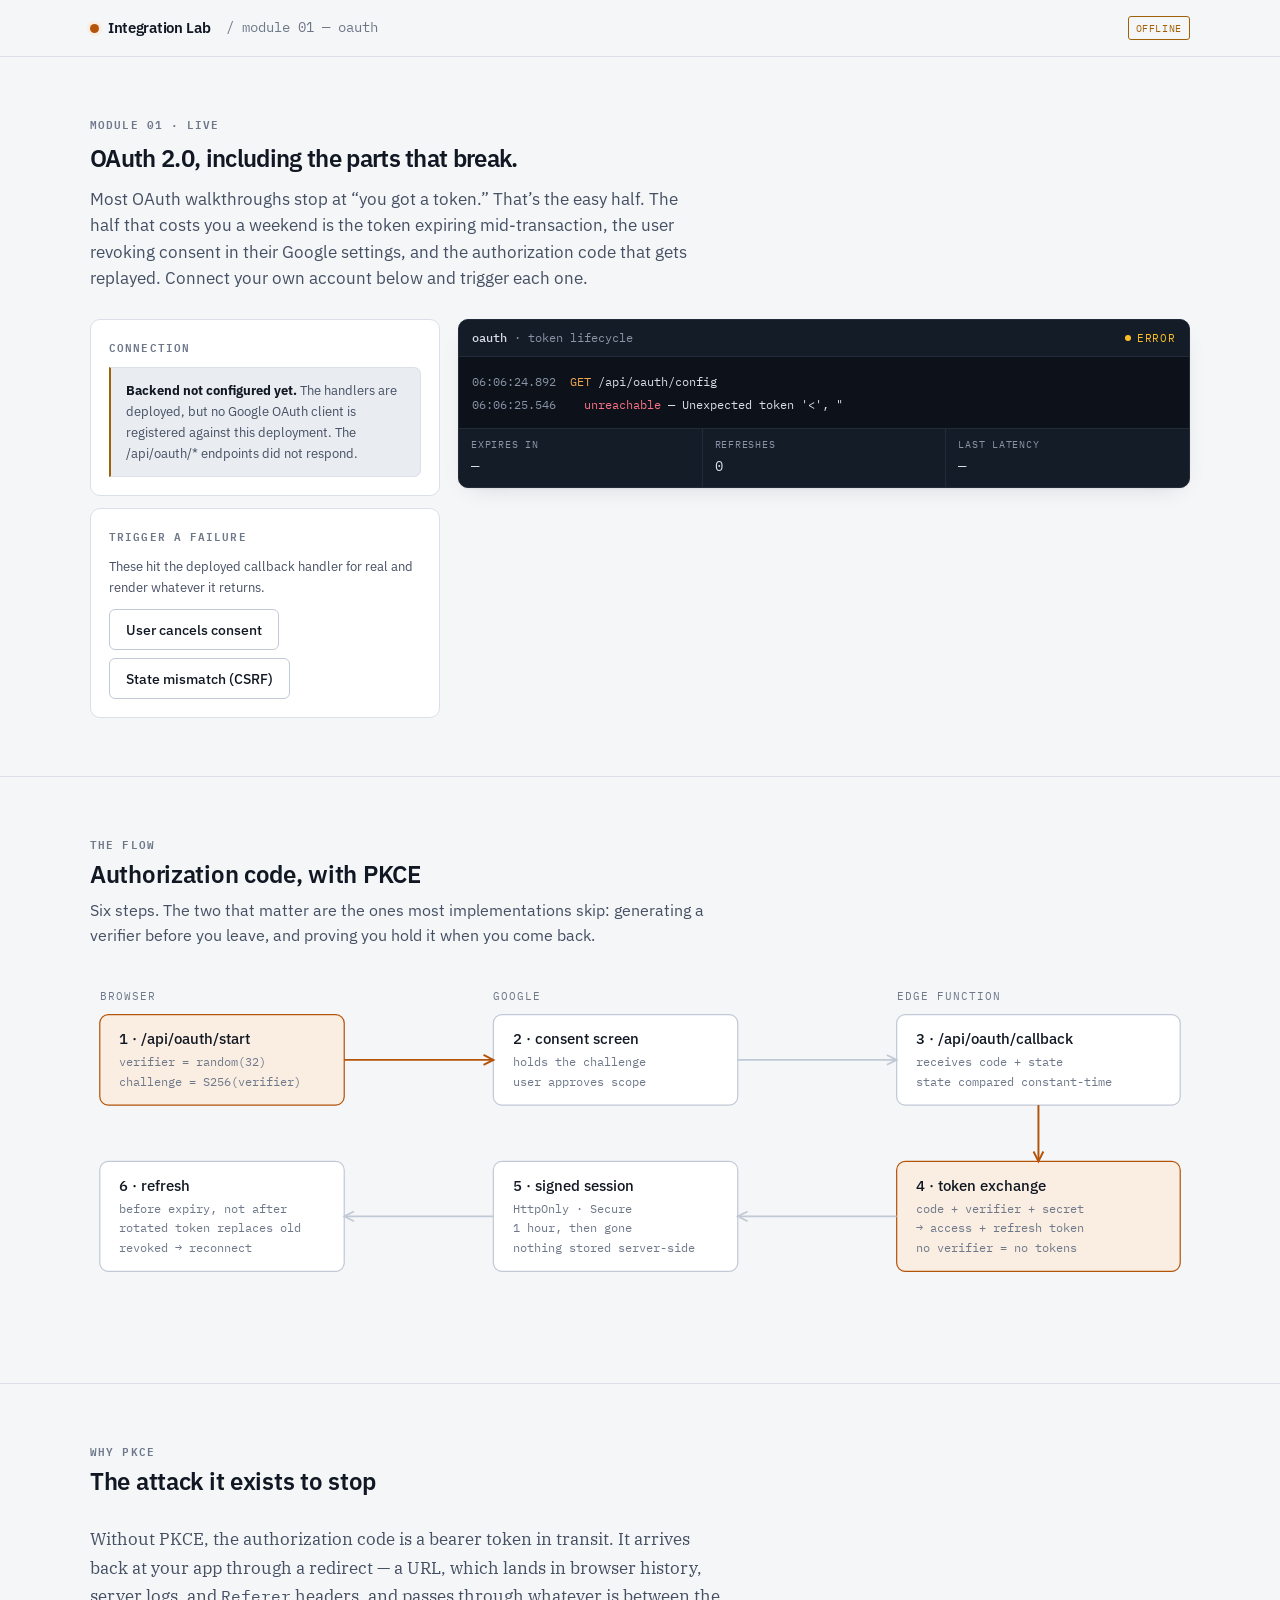
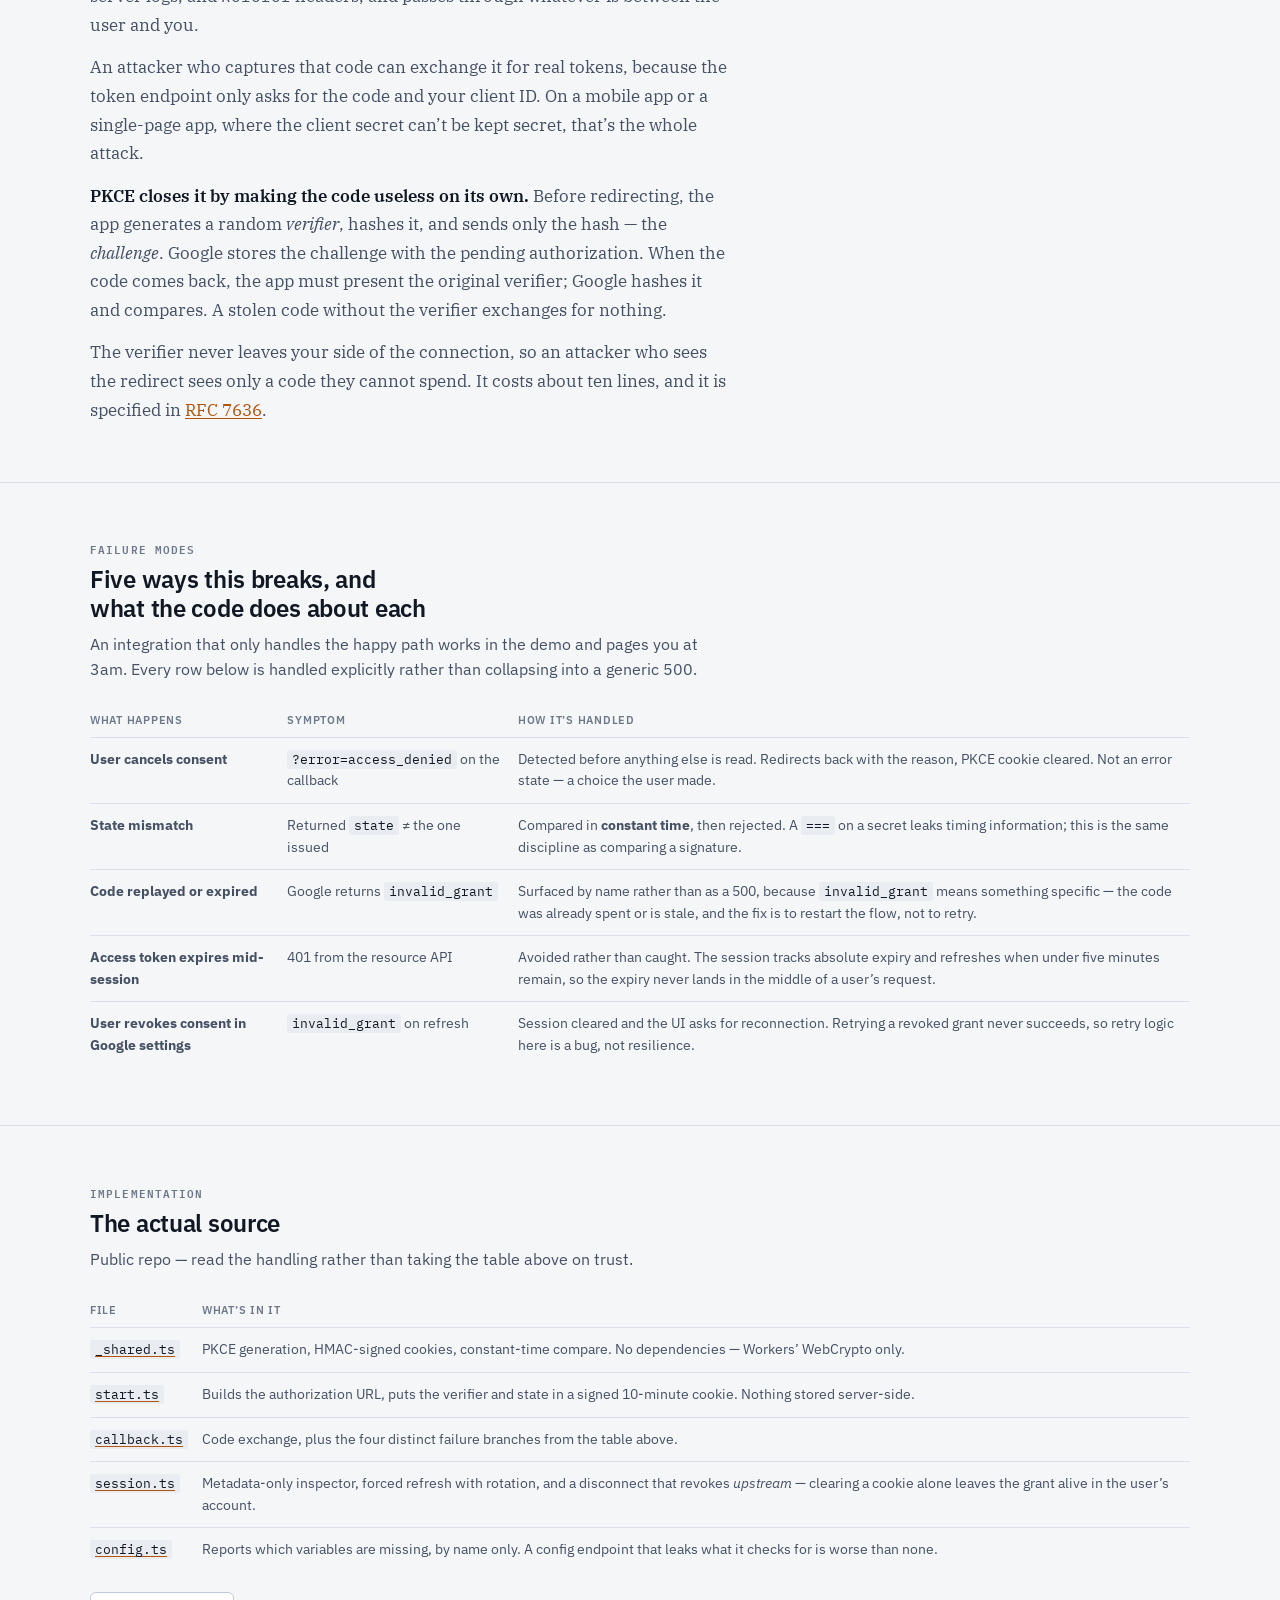
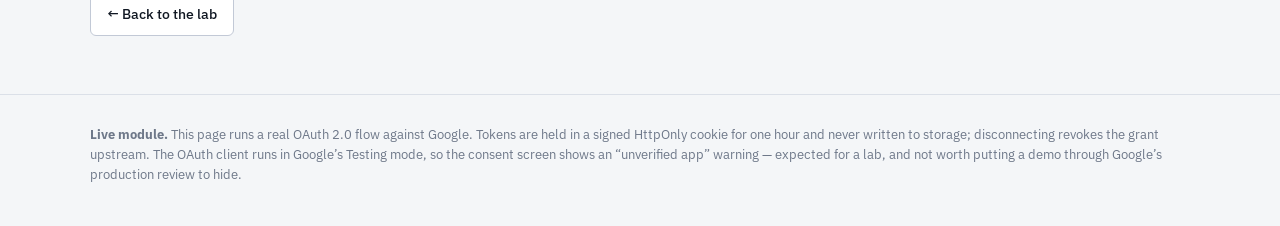
==== public/oauth/index.html @ 20c484bb "Add retry and dead-letter lab with a real controllable endpoint" ====
<!doctype html>
<html lang="en">
<head>
<meta charset="utf-8">
<meta name="viewport" content="width=device-width, initial-scale=1, viewport-fit=cover">
<title>OAuth 2.0 Playground — Integration Lab</title>
<meta name="description" content="A live OAuth 2.0 authorization-code flow with PKCE — token lifecycle, refresh rotation, and the failure modes you can trigger yourself.">
<link rel="preconnect" href="https://fonts.googleapis.com">
<link rel="preconnect" href="https://fonts.gstatic.com" crossorigin>
<link rel="stylesheet" href="https://fonts.googleapis.com/css2?family=IBM+Plex+Mono:wght@400;500&family=IBM+Plex+Sans:wght@400;500;600&family=IBM+Plex+Serif:ital,wght@0,400;0,600;1,400&display=swap">
<style>
  :root{
    --ground:#F4F6F8; --surface:#FFFFFF; --surface-2:#E9ECF1;
    --ink:#111823; --ink-2:#465063; --ink-3:#6E7889;
    --rule:#DBE0E8; --rule-2:#C2C9D6;
    --accent:#B4530A; --accent-2:#8E4007; --accent-soft:#FAEEE3;
    --ok:#0F766E; --warn:#A16207; --crit:#BE123C;
    --shadow:0 1px 2px rgba(17,24,35,.05), 0 8px 24px -12px rgba(17,24,35,.18);
    --con-bg:#0C111A; --con-bg-2:#141C27; --con-ink:#D8DEE8; --con-ink-2:#8994A6;
    --con-rule:#222B39; --con-ok:#34D399; --con-warn:#FBBF24; --con-crit:#FB7185; --con-acc:#F0A44F;
    --sans:"IBM Plex Sans",ui-sans-serif,system-ui,-apple-system,"Segoe UI",sans-serif;
    --mono:"IBM Plex Mono",ui-monospace,"SF Mono",Menlo,Consolas,monospace;
    --serif:"IBM Plex Serif",ui-serif,Georgia,"Times New Roman",serif;
    --wrap:1140px;
  }
  @media (prefers-color-scheme:dark){
    :root:not([data-theme="light"]){
      --ground:#0A0E14; --surface:#101720; --surface-2:#161F2A;
      --ink:#E7ECF3; --ink-2:#A4AEBE; --ink-3:#798494;
      --rule:#212A37; --rule-2:#2E3947;
      --accent:#F0A44F; --accent-2:#F6BE7C; --accent-soft:#2A1B0D;
      --ok:#2DD4BF; --warn:#FBBF24; --crit:#FB7185;
      --shadow:0 1px 2px rgba(0,0,0,.4), 0 8px 24px -12px rgba(0,0,0,.6);
    }
  }
  :root[data-theme="dark"]{
    --ground:#0A0E14; --surface:#101720; --surface-2:#161F2A;
    --ink:#E7ECF3; --ink-2:#A4AEBE; --ink-3:#798494;
    --rule:#212A37; --rule-2:#2E3947;
    --accent:#F0A44F; --accent-2:#F6BE7C; --accent-soft:#2A1B0D;
    --ok:#2DD4BF; --warn:#FBBF24; --crit:#FB7185;
    --shadow:0 1px 2px rgba(0,0,0,.4), 0 8px 24px -12px rgba(0,0,0,.6);
  }

  *{box-sizing:border-box}
  html,body{margin:0}
  body{background:var(--ground); color:var(--ink); font-family:var(--sans); font-size:16px;
       line-height:1.55; -webkit-font-smoothing:antialiased;
       padding-top:env(safe-area-inset-top,0px); padding-bottom:env(safe-area-inset-bottom,0px)}
  h1,h2,h3,h4{margin:0; text-wrap:balance; font-weight:600; line-height:1.18; letter-spacing:-.012em}
  p{margin:0}
  a{color:var(--accent); text-decoration-thickness:1px; text-underline-offset:2px}
  :focus-visible{outline:2px solid var(--accent); outline-offset:2px; border-radius:2px}
  code{font-family:var(--mono); font-size:.92em}
  img{max-width:100%}
  [hidden]{display:none!important}

  .wrap{max-width:var(--wrap); margin-inline:auto; padding-inline:20px}
  .lab{font-size:.6875rem; text-transform:uppercase; letter-spacing:.1em;
       font-weight:600; color:var(--ink-3); font-family:var(--mono)}
  .num{font-variant-numeric:tabular-nums}

  header.top{position:sticky; top:env(safe-area-inset-top,0px); z-index:50;
    background:color-mix(in srgb, var(--ground) 88%, transparent);
    backdrop-filter:saturate(1.6) blur(10px); border-bottom:1px solid var(--rule)}
  .topin{display:flex; align-items:center; gap:16px; height:56px}
  .brand{display:flex; align-items:center; gap:9px; font-weight:600; letter-spacing:-.02em;
    font-size:.95rem; color:var(--ink); text-decoration:none; flex:none}
  .brand .dot{width:9px; height:9px; border-radius:50%; background:var(--accent);
    box-shadow:0 0 0 3px var(--accent-soft); flex:none}
  .crumb{color:var(--ink-3); font-size:.85rem; font-family:var(--mono)}
  .chip{margin-left:auto; flex:none; font-family:var(--mono); font-size:.65rem; letter-spacing:.06em;
    text-transform:uppercase; border:1px solid currentColor; padding:3px 7px; border-radius:3px}
  .chip.live{color:var(--ok)} .chip.pending{color:var(--warn)}
  @media (max-width:640px){ .crumb{display:none} }

  section{padding-block:clamp(34px,4.5vw,64px); border-top:1px solid var(--rule)}
  section:first-of-type{border-top:0}
  .shead{max-width:62ch; margin-bottom:clamp(20px,3vw,30px)}
  .shead h2{font-size:clamp(1.3rem,1.05rem+1vw,1.8rem); margin-top:8px}
  .shead p{margin-top:10px; color:var(--ink-2)}

  h1{font-size:clamp(1.85rem,1.3rem+2.2vw,2.8rem); letter-spacing:-.028em}
  .lede{margin-top:14px; color:var(--ink-2); font-size:1.0625rem; max-width:60ch}

  .btn{display:inline-flex; align-items:center; justify-content:center; gap:8px;
    padding:10px 16px; border-radius:6px; font-size:.9rem; font-weight:500;
    border:1px solid transparent; cursor:pointer; text-decoration:none; font-family:var(--sans)}
  .btn.p{background:var(--accent); color:#fff; border-color:var(--accent)}
  :root[data-theme="dark"] .btn.p{color:#1A1004}
  @media (prefers-color-scheme:dark){ :root:not([data-theme="light"]) .btn.p{color:#1A1004} }
  .btn.p:hover{background:var(--accent-2); border-color:var(--accent-2)}
  .btn.s{background:var(--surface); color:var(--ink); border-color:var(--rule-2)}
  .btn.s:hover{border-color:var(--accent); color:var(--accent)}
  .btn.d{background:transparent; color:var(--crit); border-color:currentColor}
  .btn:disabled{opacity:.45; cursor:not-allowed}

  .panel{background:var(--surface); border:1px solid var(--rule); border-radius:10px; padding:18px}
  .demo{display:grid; grid-template-columns:minmax(0,350px) minmax(0,1fr); gap:18px; align-items:start}
  @media (max-width:900px){ .demo{grid-template-columns:1fr} }

  .console{background:var(--con-bg); border:1px solid var(--con-rule); border-radius:10px;
    overflow:hidden; box-shadow:var(--shadow)}
  .conhead{display:flex; align-items:center; gap:10px; padding:9px 13px;
    background:var(--con-bg-2); border-bottom:1px solid var(--con-rule)}
  .conhead .t{font-family:var(--mono); font-size:.73rem; color:var(--con-ink-2)}
  .conhead .t b{color:var(--con-ink); font-weight:500}
  .dotstate{margin-left:auto; display:flex; align-items:center; gap:6px; font-family:var(--mono);
    font-size:.66rem; text-transform:uppercase; letter-spacing:.08em; color:var(--con-ink-2)}
  .dotstate i{width:6px; height:6px; border-radius:50%; background:var(--con-ink-2)}
  .dotstate.on{color:var(--con-ok)} .dotstate.on i{background:var(--con-ok)}
  .dotstate.warn{color:var(--con-warn)} .dotstate.warn i{background:var(--con-warn)}
  .conbody{padding:13px; overflow-x:auto; max-height:340px; overflow-y:auto}
  .trace{font-family:var(--mono); font-size:.78rem; line-height:1.8; color:var(--con-ink);
    white-space:pre-wrap; word-break:break-word; margin:0}
  .trace .m{color:var(--con-ink-2)} .trace .ok{color:var(--con-ok)}
  .trace .wn{color:var(--con-warn)} .trace .cr{color:var(--con-crit)} .trace .ac{color:var(--con-acc)}

  .meters{display:grid; grid-template-columns:repeat(3,1fr); gap:1px;
    background:var(--con-rule); border-top:1px solid var(--con-rule)}
  .meter{background:var(--con-bg-2); padding:9px 12px; min-width:0}
  .meter .l{font-family:var(--mono); font-size:.6rem; text-transform:uppercase;
    letter-spacing:.08em; color:var(--con-ink-2)}
  .meter .v{font-family:var(--mono); font-size:.9rem; color:var(--con-ink);
    font-variant-numeric:tabular-nums; margin-top:2px; overflow:hidden; text-overflow:ellipsis}
  .meter .v.g{color:var(--con-ok)} .meter .v.w{color:var(--con-warn)} .meter .v.c{color:var(--con-crit)}

  .note{background:var(--surface-2); border:1px solid var(--rule);
    border-left:2px solid var(--accent); border-radius:0 7px 7px 0;
    padding:12px 15px; font-size:.84rem; color:var(--ink-2)}
  .note.warn{border-left-color:var(--warn)}
  .note b{color:var(--ink)}
  .note + .note{margin-top:10px}

  .stack{display:flex; flex-direction:column; gap:12px}
  .btnrow{display:flex; flex-wrap:wrap; gap:8px}
  .kv{display:grid; grid-template-columns:auto 1fr; gap:6px 14px; font-size:.84rem;
    font-family:var(--mono); align-items:baseline}
  .kv dt{color:var(--ink-3)} .kv dd{margin:0; color:var(--ink); word-break:break-all}

  table{width:100%; border-collapse:collapse; font-size:.87rem}
  th{text-align:left; font-weight:600; color:var(--ink-3); font-size:.66rem;
    text-transform:uppercase; letter-spacing:.07em; padding:0 14px 9px 0;
    border-bottom:1px solid var(--rule); white-space:nowrap}
  td{padding:11px 14px 11px 0; border-bottom:1px solid var(--rule); vertical-align:top; color:var(--ink-2)}
  tr:last-child td{border-bottom:0}
  td code{color:var(--ink); background:var(--surface-2); padding:1px 5px; border-radius:3px}
  .scroller{overflow-x:auto}
  .scroller table{min-width:620px}

  .prose{font-family:var(--serif); font-size:1.0625rem; line-height:1.68; color:var(--ink-2); max-width:64ch}
  .prose p+p{margin-top:14px}
  .prose strong{color:var(--ink); font-weight:600}

  .diagram{overflow-x:auto; padding-bottom:6px}
  .diagram svg{display:block; min-width:760px; width:100%; height:auto}
  .dbox{fill:var(--surface); stroke:var(--rule-2)}
  .dbox-a{fill:var(--accent-soft); stroke:var(--accent)}
  .dlab{fill:var(--ink); font-family:var(--sans); font-size:12.5px; font-weight:500}
  .dsub{fill:var(--ink-3); font-family:var(--mono); font-size:9.5px}
  .dttl{fill:var(--ink-3); font-family:var(--mono); font-size:9px; letter-spacing:.09em}
  .dline{stroke:var(--rule-2); fill:none; stroke-width:1.4}
  .dline-a{stroke:var(--accent); fill:none; stroke-width:1.6}

  footer{padding-block:30px 40px; border-top:1px solid var(--rule); color:var(--ink-3); font-size:.82rem}
</style>
</head>
<body>

<header class="top">
  <div class="wrap topin">
    <a class="brand" href="/"><span class="dot"></span>Integration&nbsp;Lab</a>
    <span class="crumb">/ module 01 — oauth</span>
    <span class="chip pending" id="statechip">checking…</span>
  </div>
</header>

<main>

  <!-- ===================== HERO + PLAYGROUND ===================== -->
  <section><div class="wrap">
    <div class="lab">Module 01 · Live</div>
    <h1 style="margin-top:12px">OAuth 2.0, including the parts that break.</h1>
    <p class="lede">Most OAuth walkthroughs stop at “you got a token.” That’s the easy half. The half that costs you a weekend is the token expiring mid-transaction, the user revoking consent in their Google settings, and the authorization code that gets replayed. Connect your own account below and trigger each one.</p>

    <div class="demo" style="margin-top:28px">

      <!-- control panel -->
      <div class="stack">
        <div class="panel stack">
          <div class="lab">Connection</div>

          <!-- state: setup pending -->
          <div id="s-pending" hidden>
            <div class="note warn"><b>Backend not configured yet.</b> The handlers are deployed, but no Google OAuth client is registered against this deployment. <span id="missing-list"></span></div>
          </div>

          <!-- state: disconnected -->
          <div id="s-off" hidden class="stack">
            <p style="font-size:.88rem; color:var(--ink-2)">Runs a real authorization-code flow with PKCE against your Google account.</p>
            <button class="btn p" type="button" id="btn-connect">Connect Google account</button>
            <div class="note"><b>What this asks for:</b> read-only file metadata (<code>drive.metadata.readonly</code>) — filenames, nothing inside them. Your tokens are held in a signed, HttpOnly cookie for one hour and are never written to a database. Disconnecting revokes the grant at Google, not just here.</div>
          </div>

          <!-- state: connected -->
          <div id="s-on" hidden class="stack">
            <dl class="kv">
              <dt>scope</dt><dd id="v-scope">—</dd>
              <dt>token</dt><dd id="v-fp">—</dd>
              <dt>refresh</dt><dd id="v-refresh">—</dd>
            </dl>
            <div class="btnrow">
              <button class="btn s" type="button" id="btn-refresh">Force refresh</button>
              <button class="btn d" type="button" id="btn-disconnect">Disconnect &amp; revoke</button>
            </div>
          </div>
        </div>

        <div class="panel stack">
          <div class="lab">Trigger a failure</div>
          <p style="font-size:.84rem; color:var(--ink-2)">These hit the deployed callback handler for real and render whatever it returns.</p>
          <div class="btnrow">
            <button class="btn s" type="button" id="btn-denied">User cancels consent</button>
            <button class="btn s" type="button" id="btn-state">State mismatch (CSRF)</button>
          </div>
        </div>
      </div>

      <!-- console -->
      <div class="console">
        <div class="conhead">
          <div class="t"><b>oauth</b> · token lifecycle</div>
          <div class="dotstate" id="condot"><i></i><span id="condot-t">idle</span></div>
        </div>
        <div class="conbody"><pre class="trace" id="trace"></pre></div>
        <div class="meters">
          <div class="meter"><div class="l">Expires in</div><div class="v num" id="m-exp">—</div></div>
          <div class="meter"><div class="l">Refreshes</div><div class="v num" id="m-ref">0</div></div>
          <div class="meter"><div class="l">Last latency</div><div class="v num" id="m-lat">—</div></div>
        </div>
      </div>
    </div>
  </div></section>

  <!-- ===================== FLOW ===================== -->
  <section><div class="wrap">
    <div class="shead">
      <div class="lab">The flow</div>
      <h2>Authorization code, with PKCE</h2>
      <p>Six steps. The two that matter are the ones most implementations skip: generating a verifier before you leave, and proving you hold it when you come back.</p>
    </div>
    <div class="diagram">
      <svg viewBox="0 0 900 280" role="img" aria-label="Authorization code flow with PKCE: the app generates a verifier and challenge, redirects to Google, receives a code, then exchanges the code plus verifier for tokens.">
        <text class="dttl" x="8" y="18">BROWSER</text>
        <text class="dttl" x="330" y="18">GOOGLE</text>
        <text class="dttl" x="660" y="18">EDGE FUNCTION</text>

        <rect class="dbox-a" x="8" y="30" width="200" height="74" rx="7"/>
        <text class="dlab" x="24" y="54">1 · /api/oauth/start</text>
        <text class="dsub" x="24" y="72">verifier = random(32)</text>
        <text class="dsub" x="24" y="88">challenge = S256(verifier)</text>

        <rect class="dbox" x="330" y="30" width="200" height="74" rx="7"/>
        <text class="dlab" x="346" y="54">2 · consent screen</text>
        <text class="dsub" x="346" y="72">holds the challenge</text>
        <text class="dsub" x="346" y="88">user approves scope</text>

        <rect class="dbox" x="660" y="30" width="232" height="74" rx="7"/>
        <text class="dlab" x="676" y="54">3 · /api/oauth/callback</text>
        <text class="dsub" x="676" y="72">receives code + state</text>
        <text class="dsub" x="676" y="88">state compared constant-time</text>

        <path class="dline-a" d="M208 67 L330 67"/><path class="dline-a" d="M322 63 l8 4 -8 4"/>
        <path class="dline" d="M530 67 L660 67"/><path class="dline" d="M652 63 l8 4 -8 4"/>

        <rect class="dbox-a" x="660" y="150" width="232" height="90" rx="7"/>
        <text class="dlab" x="676" y="174">4 · token exchange</text>
        <text class="dsub" x="676" y="192">code + verifier + secret</text>
        <text class="dsub" x="676" y="208">→ access + refresh token</text>
        <text class="dsub" x="676" y="224">no verifier = no tokens</text>

        <rect class="dbox" x="330" y="150" width="200" height="90" rx="7"/>
        <text class="dlab" x="346" y="174">5 · signed session</text>
        <text class="dsub" x="346" y="192">HttpOnly · Secure</text>
        <text class="dsub" x="346" y="208">1 hour, then gone</text>
        <text class="dsub" x="346" y="224">nothing stored server-side</text>

        <rect class="dbox" x="8" y="150" width="200" height="90" rx="7"/>
        <text class="dlab" x="24" y="174">6 · refresh</text>
        <text class="dsub" x="24" y="192">before expiry, not after</text>
        <text class="dsub" x="24" y="208">rotated token replaces old</text>
        <text class="dsub" x="24" y="224">revoked → reconnect</text>

        <path class="dline-a" d="M776 104 L776 150"/><path class="dline-a" d="M772 142 l4 8 4 -8"/>
        <path class="dline" d="M660 195 L530 195"/><path class="dline" d="M538 191 l-8 4 8 4"/>
        <path class="dline" d="M330 195 L208 195"/><path class="dline" d="M216 191 l-8 4 8 4"/>
      </svg>
    </div>
  </div></section>

  <!-- ===================== WHY PKCE ===================== -->
  <section><div class="wrap">
    <div class="shead">
      <div class="lab">Why PKCE</div>
      <h2>The attack it exists to stop</h2>
    </div>
    <div class="prose">
      <p>Without PKCE, the authorization code is a bearer token in transit. It arrives back at your app through a redirect — a URL, which lands in browser history, server logs, and <code>Referer</code> headers, and passes through whatever is between the user and you.</p>
      <p>An attacker who captures that code can exchange it for real tokens, because the token endpoint only asks for the code and your client ID. On a mobile app or a single-page app, where the client secret can’t be kept secret, that’s the whole attack.</p>
      <p><strong>PKCE closes it by making the code useless on its own.</strong> Before redirecting, the app generates a random <em>verifier</em>, hashes it, and sends only the hash — the <em>challenge</em>. Google stores the challenge with the pending authorization. When the code comes back, the app must present the original verifier; Google hashes it and compares. A stolen code without the verifier exchanges for nothing.</p>
      <p>The verifier never leaves your side of the connection, so an attacker who sees the redirect sees only a code they cannot spend. It costs about ten lines, and it is specified in <a href="https://datatracker.ietf.org/doc/html/rfc7636">RFC 7636</a>.</p>
    </div>
  </div></section>

  <!-- ===================== FAILURE MODES ===================== -->
  <section><div class="wrap">
    <div class="shead">
      <div class="lab">Failure modes</div>
      <h2>Five ways this breaks, and what the code does about each</h2>
      <p>An integration that only handles the happy path works in the demo and pages you at 3am. Every row below is handled explicitly rather than collapsing into a generic 500.</p>
    </div>
    <div class="scroller">
      <table>
        <thead><tr><th>What happens</th><th>Symptom</th><th>How it’s handled</th></tr></thead>
        <tbody>
          <tr>
            <td><b>User cancels consent</b></td>
            <td><code>?error=access_denied</code> on the callback</td>
            <td>Detected before anything else is read. Redirects back with the reason, PKCE cookie cleared. Not an error state — a choice the user made.</td>
          </tr>
          <tr>
            <td><b>State mismatch</b></td>
            <td>Returned <code>state</code> ≠ the one issued</td>
            <td>Compared in <b>constant time</b>, then rejected. A <code>===</code> on a secret leaks timing information; this is the same discipline as comparing a signature.</td>
          </tr>
          <tr>
            <td><b>Code replayed or expired</b></td>
            <td>Google returns <code>invalid_grant</code></td>
            <td>Surfaced by name rather than as a 500, because <code>invalid_grant</code> means something specific — the code was already spent or is stale, and the fix is to restart the flow, not to retry.</td>
          </tr>
          <tr>
            <td><b>Access token expires mid-session</b></td>
            <td>401 from the resource API</td>
            <td>Avoided rather than caught. The session tracks absolute expiry and refreshes when under five minutes remain, so the expiry never lands in the middle of a user’s request.</td>
          </tr>
          <tr>
            <td><b>User revokes consent in Google settings</b></td>
            <td><code>invalid_grant</code> on refresh</td>
            <td>Session cleared and the UI asks for reconnection. Retrying a revoked grant never succeeds, so retry logic here is a bug, not resilience.</td>
          </tr>
        </tbody>
      </table>
    </div>
  </div></section>

  <!-- ===================== IMPLEMENTATION ===================== -->
  <section><div class="wrap">
    <div class="shead">
      <div class="lab">Implementation</div>
      <h2>The actual source</h2>
      <p>Public repo — read the handling rather than taking the table above on trust.</p>
    </div>
    <div class="scroller">
      <table>
        <thead><tr><th>File</th><th>What’s in it</th></tr></thead>
        <tbody>
          <tr>
            <td><a href="https://github.com/ivantsangwork/integration-lab/blob/main/functions/api/oauth/_shared.ts"><code>_shared.ts</code></a></td>
            <td>PKCE generation, HMAC-signed cookies, constant-time compare. No dependencies — Workers’ WebCrypto only.</td>
          </tr>
          <tr>
            <td><a href="https://github.com/ivantsangwork/integration-lab/blob/main/functions/api/oauth/start.ts"><code>start.ts</code></a></td>
            <td>Builds the authorization URL, puts the verifier and state in a signed 10-minute cookie. Nothing stored server-side.</td>
          </tr>
          <tr>
            <td><a href="https://github.com/ivantsangwork/integration-lab/blob/main/functions/api/oauth/callback.ts"><code>callback.ts</code></a></td>
            <td>Code exchange, plus the four distinct failure branches from the table above.</td>
          </tr>
          <tr>
            <td><a href="https://github.com/ivantsangwork/integration-lab/blob/main/functions/api/oauth/session.ts"><code>session.ts</code></a></td>
            <td>Metadata-only inspector, forced refresh with rotation, and a disconnect that revokes <em>upstream</em> — clearing a cookie alone leaves the grant alive in the user’s account.</td>
          </tr>
          <tr>
            <td><a href="https://github.com/ivantsangwork/integration-lab/blob/main/functions/api/oauth/config.ts"><code>config.ts</code></a></td>
            <td>Reports which variables are missing, by name only. A config endpoint that leaks what it checks for is worse than none.</td>
          </tr>
        </tbody>
      </table>
    </div>
    <p style="margin-top:20px"><a class="btn s" href="/">← Back to the lab</a></p>
  </div></section>

  <footer><div class="wrap">
    <p><b>Live module.</b> This page runs a real OAuth 2.0 flow against Google. Tokens are held in a signed HttpOnly cookie for one hour and never written to storage; disconnecting revokes the grant upstream. The OAuth client runs in Google’s Testing mode, so the consent screen shows an “unverified app” warning — expected for a lab, and not worth putting a demo through Google’s production review to hide.</p>
  </div></footer>

</main>

<script>
(function(){
  var $ = function(id){ return document.getElementById(id); };
  var traceEl = $("trace"), refreshCount = 0, tickTimer = null, expiresAt = null;

  function stamp(){
    var d = new Date();
    return d.toTimeString().slice(0,8) + "." + String(d.getMilliseconds()).padStart(3,"0");
  }
  function log(html){
    traceEl.innerHTML += '<span class="m">' + stamp() + '</span>  ' + html + "\n";
    traceEl.parentElement.scrollTop = traceEl.parentElement.scrollHeight;
  }
  function setDot(cls, text){
    var d = $("condot");
    d.className = "dotstate" + (cls ? " " + cls : "");
    $("condot-t").textContent = text;
  }
  function chip(cls, text){
    var c = $("statechip");
    c.className = "chip " + cls;
    c.textContent = text;
  }
  function show(which){
    ["s-pending","s-off","s-on"].forEach(function(id){ $(id).hidden = (id !== which); });
  }
  function fmtLeft(sec){
    if (sec === null || sec === undefined) return "—";
    if (sec <= 0) return "expired";
    var m = Math.floor(sec/60), s = sec%60;
    return m + "m " + String(s).padStart(2,"0") + "s";
  }
  function startTick(){
    if (tickTimer) clearInterval(tickTimer);
    tickTimer = setInterval(function(){
      if (expiresAt === null) return;
      var left = Math.round((expiresAt - Date.now())/1000);
      var el = $("m-exp");
      el.textContent = fmtLeft(left);
      el.className = "v num " + (left <= 0 ? "c" : left < 300 ? "w" : "g");
    }, 1000);
  }

  function renderSession(s){
    show("s-on");
    chip("live", "connected");
    setDot("on", "connected");
    $("v-scope").textContent = s.scope || "—";
    $("v-fp").textContent = s.access_token_fingerprint || "—";
    $("v-refresh").textContent = s.has_refresh_token ? "present" : "none returned";
    expiresAt = Date.now() + (s.expires_in_seconds || 0) * 1000;
    var el = $("m-exp");
    el.textContent = fmtLeft(s.expires_in_seconds);
    el.className = "v num " + (s.expires_in_seconds < 300 ? "w" : "g");
    startTick();
  }

  // ---------------------------------------------------------------- boot
  function boot(){
    log('<span class="ac">GET</span> /api/oauth/config');

    fetch("/api/oauth/config").then(function(r){ return r.json(); }).then(function(cfg){
      if (!cfg.configured){
        log('  <span class="wn">setup pending</span> — missing: ' + cfg.missing.join(", "));
        show("s-pending");
        chip("pending", "setup pending");
        setDot("warn", "not configured");
        $("missing-list").innerHTML = "Missing: <code>" + cfg.missing.join("</code>, <code>") + "</code>.";
        return;
      }
      log('  <span class="ok">configured</span>  scope=' + cfg.scope);
      log('  redirect_uri ' + cfg.redirect_uri);
      return fetch("/api/oauth/session").then(function(r){ return r.json(); }).then(function(s){
        if (s.connected){
          log('  <span class="ok">session found</span>  expires in ' + s.expires_in_seconds + 's');
          renderSession(s);
        } else {
          log('  <span class="m">no session</span> — ready to connect');
          show("s-off");
          chip("live", "ready");
          setDot("", "idle");
        }
      });
    }).catch(function(e){
      log('  <span class="cr">unreachable</span> — ' + e.message);
      show("s-pending");
      chip("pending", "offline");
      setDot("warn", "error");
      $("missing-list").textContent = "The /api/oauth/* endpoints did not respond.";
    });

    // surface anything the callback handed back in the hash
    var h = decodeURIComponent(location.hash.replace(/^#/, ""));
    if (h.indexOf("oauth-error:") === 0){
      var parts = h.slice("oauth-error:".length).split(":");
      log('<span class="cr">✗ callback rejected</span>  reason=<span class="cr">' + parts[0] + "</span>");
      if (parts[1]) log('  <span class="m">' + decodeURIComponent(parts[1]) + "</span>");
      log('  <span class="m">no session opened · PKCE cookie cleared</span>');
      history.replaceState(null, "", location.pathname);
    } else if (h === "oauth-connected"){
      log('<span class="ok">✓ token exchange succeeded</span>');
      history.replaceState(null, "", location.pathname);
    }
  }

  // ---------------------------------------------------------------- actions
  $("btn-connect").addEventListener("click", function(){
    log('<span class="ac">GET</span> /api/oauth/start  <span class="m">→ generating verifier, redirecting</span>');
    location.href = "/api/oauth/start";
  });

  $("btn-refresh").addEventListener("click", function(){
    var btn = this; btn.disabled = true;
    log('<span class="ac">POST</span> /api/oauth/session  <span class="m">→ refresh_token grant</span>');
    var t0 = performance.now();
    fetch("/api/oauth/session", { method:"POST" }).then(function(r){
      return r.json().then(function(b){ return { ok:r.ok, body:b }; });
    }).then(function(res){
      $("m-lat").textContent = Math.round(performance.now() - t0) + "ms";
      if (!res.ok){
        log('  <span class="cr">' + (res.body.error || "failed") + "</span>"
            + (res.body.action ? '  <span class="wn">' + res.body.action + "</span>" : ""));
        if (res.body.action === "reconnect_required"){ show("s-off"); setDot("warn","reconnect"); expiresAt = null; }
        return;
      }
      refreshCount++;
      $("m-ref").textContent = String(refreshCount);
      log('  <span class="ok">new access token</span>  rotated_refresh='
          + (res.body.rotated ? '<span class="ok">yes</span>' : '<span class="m">no</span>')
          + "  " + res.body.latency_ms + "ms");
      renderSession(res.body);
    }).catch(function(e){
      log('  <span class="cr">network error</span> — ' + e.message);
    }).then(function(){ btn.disabled = false; });
  });

  $("btn-disconnect").addEventListener("click", function(){
    var btn = this; btn.disabled = true;
    log('<span class="ac">DELETE</span> /api/oauth/session  <span class="m">→ revoking upstream at Google</span>');
    fetch("/api/oauth/session", { method:"DELETE" }).then(function(r){ return r.json(); }).then(function(){
      log('  <span class="ok">revoked</span>  <span class="m">grant removed from the account, not just this site</span>');
      expiresAt = null;
      $("m-exp").textContent = "—"; $("m-exp").className = "v num";
      show("s-off"); chip("live","ready"); setDot("", "idle");
    }).catch(function(e){
      log('  <span class="cr">' + e.message + "</span>");
    }).then(function(){ btn.disabled = false; });
  });

  $("btn-denied").addEventListener("click", function(){
    log('<span class="ac">GET</span> /api/oauth/callback?error=access_denied  <span class="m">→ real handler</span>');
    location.href = "/api/oauth/callback?error=access_denied&error_description=The+user+declined+the+consent+screen";
  });

  $("btn-state").addEventListener("click", function(){
    log('<span class="ac">GET</span> /api/oauth/callback  <span class="m">→ forged state, real handler</span>');
    location.href = "/api/oauth/callback?code=forged_code_value&state=not_the_issued_state";
  });

  boot();
})();
</script>
</body>
</html>
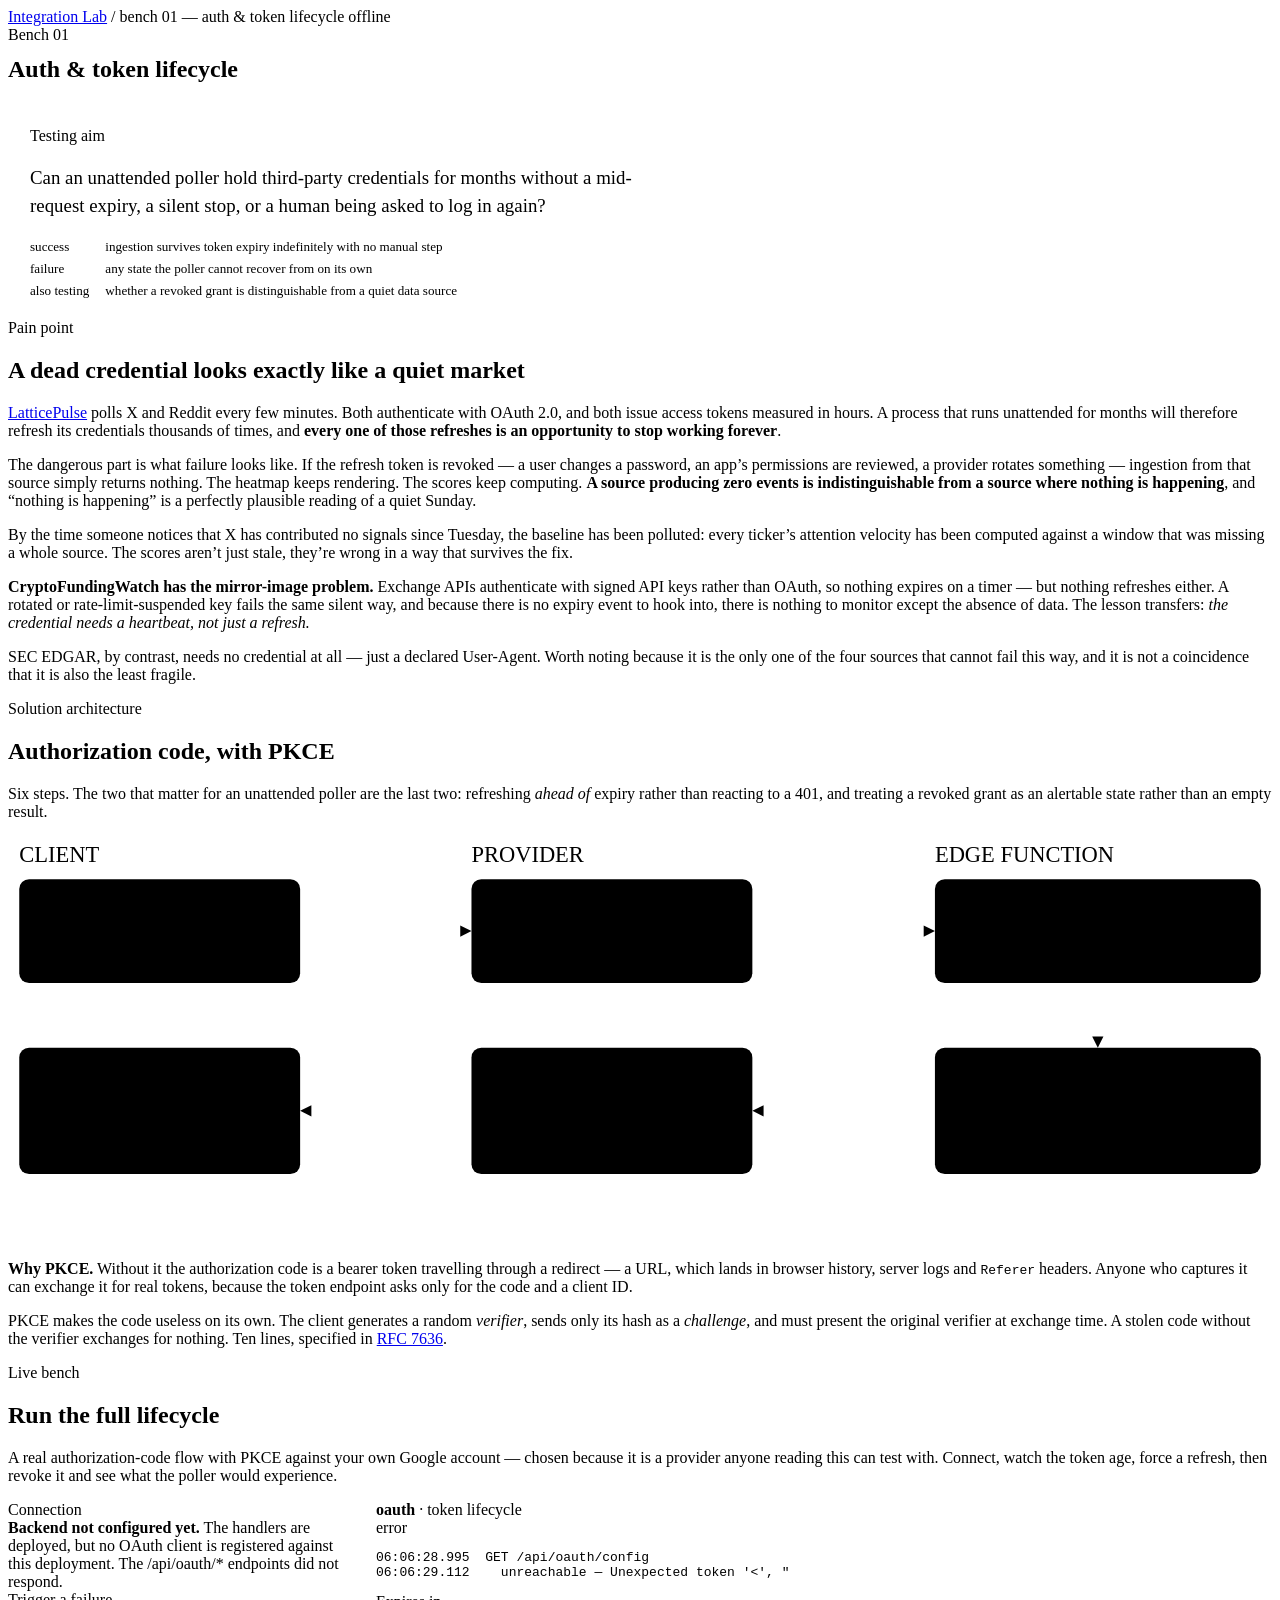
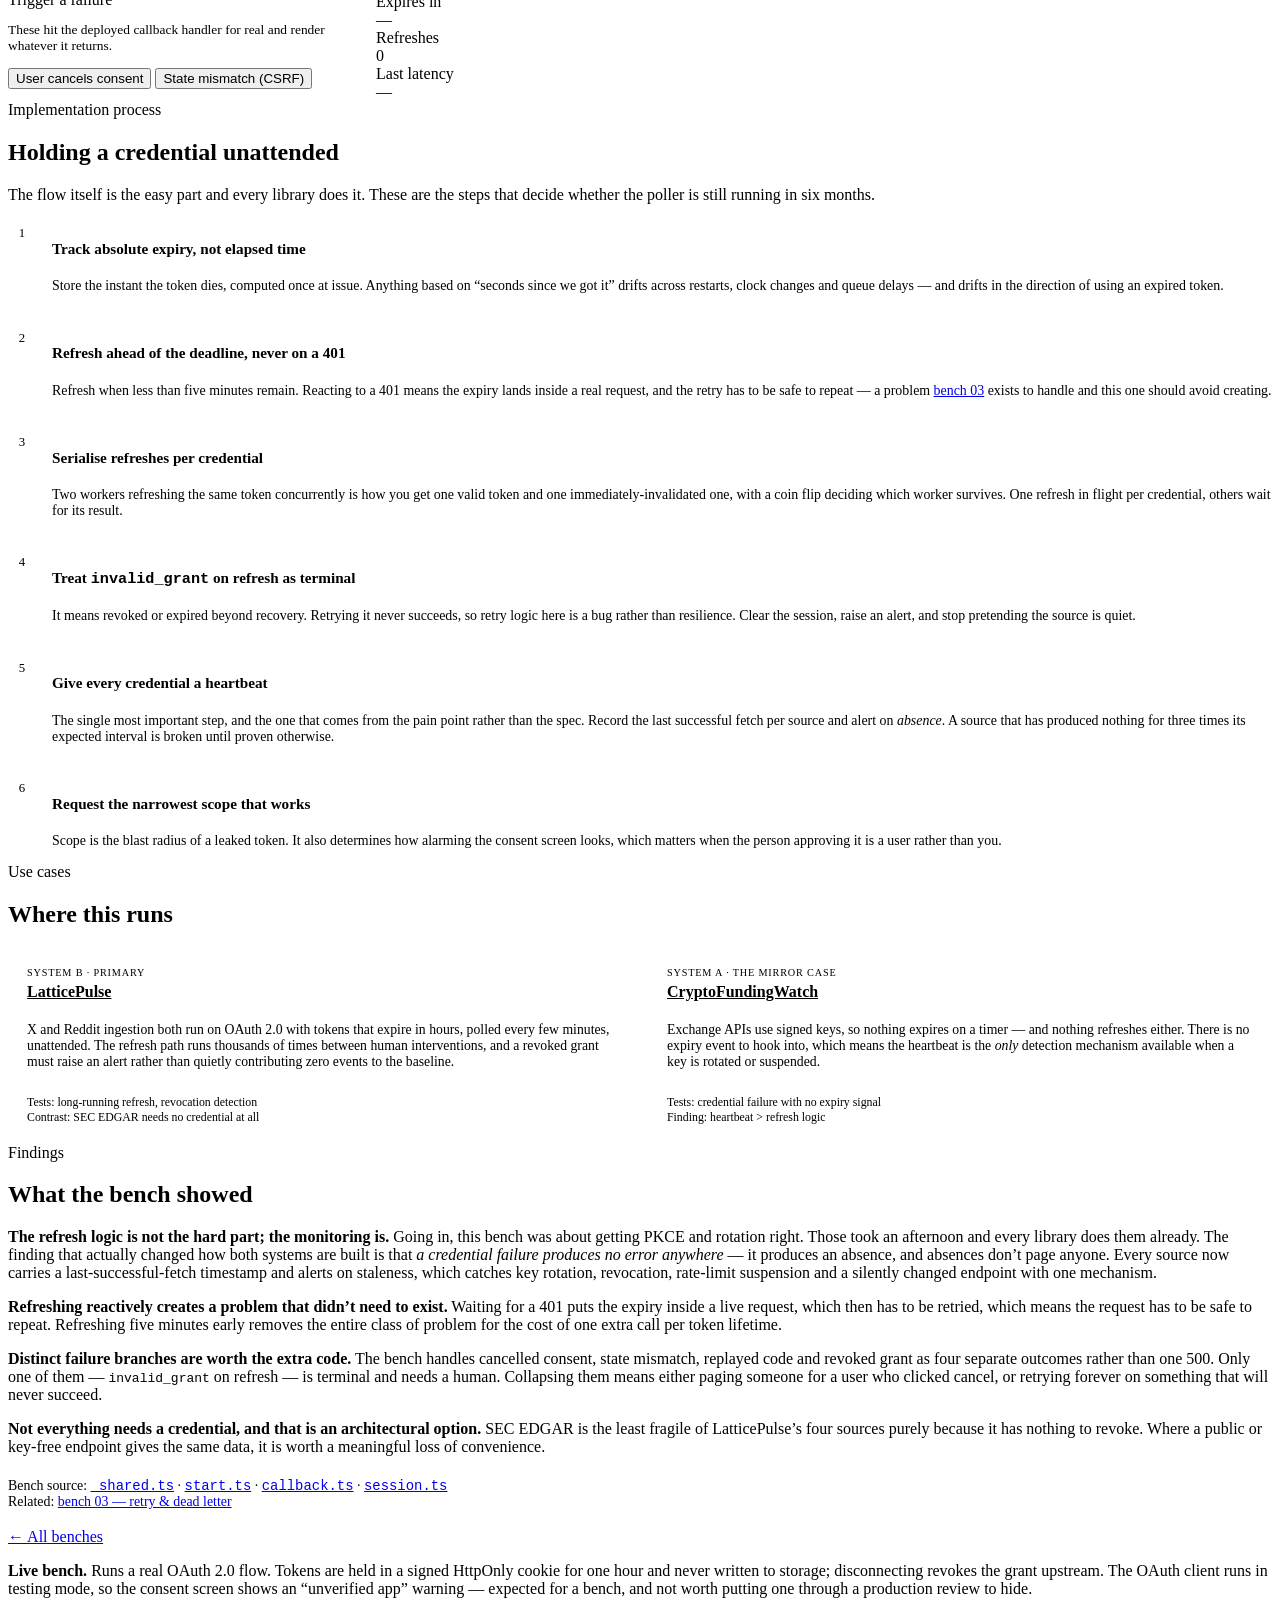
==== commit 6415fa82: "Reframe benches 01 and 03 into the seven-section template" ====
--- a/public/oauth/index.html
+++ b/public/oauth/index.html
@@ -3,166 +3,40 @@
 <head>
 <meta charset="utf-8">
 <meta name="viewport" content="width=device-width, initial-scale=1, viewport-fit=cover">
-<title>OAuth 2.0 Playground — Integration Lab</title>
-<meta name="description" content="A live OAuth 2.0 authorization-code flow with PKCE — token lifecycle, refresh rotation, and the failure modes you can trigger yourself.">
+<title>Auth &amp; Token Lifecycle Bench</title>
+<meta name="description" content="Bench 01 — can an unattended poller hold third-party credentials for months without a mid-request expiry or a manual reconnect? Live OAuth 2.0 flow with PKCE.">
 <link rel="preconnect" href="https://fonts.googleapis.com">
 <link rel="preconnect" href="https://fonts.gstatic.com" crossorigin>
 <link rel="stylesheet" href="https://fonts.googleapis.com/css2?family=IBM+Plex+Mono:wght@400;500&family=IBM+Plex+Sans:wght@400;500;600&family=IBM+Plex+Serif:ital,wght@0,400;0,600;1,400&display=swap">
+<link rel="stylesheet" href="/assets/lab.css">
 <style>
-  :root{
-    --ground:#F4F6F8; --surface:#FFFFFF; --surface-2:#E9ECF1;
-    --ink:#111823; --ink-2:#465063; --ink-3:#6E7889;
-    --rule:#DBE0E8; --rule-2:#C2C9D6;
-    --accent:#B4530A; --accent-2:#8E4007; --accent-soft:#FAEEE3;
-    --ok:#0F766E; --warn:#A16207; --crit:#BE123C;
-    --shadow:0 1px 2px rgba(17,24,35,.05), 0 8px 24px -12px rgba(17,24,35,.18);
-    --con-bg:#0C111A; --con-bg-2:#141C27; --con-ink:#D8DEE8; --con-ink-2:#8994A6;
-    --con-rule:#222B39; --con-ok:#34D399; --con-warn:#FBBF24; --con-crit:#FB7185; --con-acc:#F0A44F;
-    --sans:"IBM Plex Sans",ui-sans-serif,system-ui,-apple-system,"Segoe UI",sans-serif;
-    --mono:"IBM Plex Mono",ui-monospace,"SF Mono",Menlo,Consolas,monospace;
-    --serif:"IBM Plex Serif",ui-serif,Georgia,"Times New Roman",serif;
-    --wrap:1140px;
-  }
-  @media (prefers-color-scheme:dark){
-    :root:not([data-theme="light"]){
-      --ground:#0A0E14; --surface:#101720; --surface-2:#161F2A;
-      --ink:#E7ECF3; --ink-2:#A4AEBE; --ink-3:#798494;
-      --rule:#212A37; --rule-2:#2E3947;
-      --accent:#F0A44F; --accent-2:#F6BE7C; --accent-soft:#2A1B0D;
-      --ok:#2DD4BF; --warn:#FBBF24; --crit:#FB7185;
-      --shadow:0 1px 2px rgba(0,0,0,.4), 0 8px 24px -12px rgba(0,0,0,.6);
-    }
-  }
-  :root[data-theme="dark"]{
-    --ground:#0A0E14; --surface:#101720; --surface-2:#161F2A;
-    --ink:#E7ECF3; --ink-2:#A4AEBE; --ink-3:#798494;
-    --rule:#212A37; --rule-2:#2E3947;
-    --accent:#F0A44F; --accent-2:#F6BE7C; --accent-soft:#2A1B0D;
-    --ok:#2DD4BF; --warn:#FBBF24; --crit:#FB7185;
-    --shadow:0 1px 2px rgba(0,0,0,.4), 0 8px 24px -12px rgba(0,0,0,.6);
-  }
-
-  *{box-sizing:border-box}
-  html,body{margin:0}
-  body{background:var(--ground); color:var(--ink); font-family:var(--sans); font-size:16px;
-       line-height:1.55; -webkit-font-smoothing:antialiased;
-       padding-top:env(safe-area-inset-top,0px); padding-bottom:env(safe-area-inset-bottom,0px)}
-  h1,h2,h3,h4{margin:0; text-wrap:balance; font-weight:600; line-height:1.18; letter-spacing:-.012em}
-  p{margin:0}
-  a{color:var(--accent); text-decoration-thickness:1px; text-underline-offset:2px}
-  :focus-visible{outline:2px solid var(--accent); outline-offset:2px; border-radius:2px}
-  code{font-family:var(--mono); font-size:.92em}
-  img{max-width:100%}
-  [hidden]{display:none!important}
-
-  .wrap{max-width:var(--wrap); margin-inline:auto; padding-inline:20px}
-  .lab{font-size:.6875rem; text-transform:uppercase; letter-spacing:.1em;
-       font-weight:600; color:var(--ink-3); font-family:var(--mono)}
-  .num{font-variant-numeric:tabular-nums}
-
-  header.top{position:sticky; top:env(safe-area-inset-top,0px); z-index:50;
-    background:color-mix(in srgb, var(--ground) 88%, transparent);
-    backdrop-filter:saturate(1.6) blur(10px); border-bottom:1px solid var(--rule)}
-  .topin{display:flex; align-items:center; gap:16px; height:56px}
-  .brand{display:flex; align-items:center; gap:9px; font-weight:600; letter-spacing:-.02em;
-    font-size:.95rem; color:var(--ink); text-decoration:none; flex:none}
-  .brand .dot{width:9px; height:9px; border-radius:50%; background:var(--accent);
-    box-shadow:0 0 0 3px var(--accent-soft); flex:none}
-  .crumb{color:var(--ink-3); font-size:.85rem; font-family:var(--mono)}
-  .chip{margin-left:auto; flex:none; font-family:var(--mono); font-size:.65rem; letter-spacing:.06em;
-    text-transform:uppercase; border:1px solid currentColor; padding:3px 7px; border-radius:3px}
-  .chip.live{color:var(--ok)} .chip.pending{color:var(--warn)}
-  @media (max-width:640px){ .crumb{display:none} }
-
-  section{padding-block:clamp(34px,4.5vw,64px); border-top:1px solid var(--rule)}
-  section:first-of-type{border-top:0}
-  .shead{max-width:62ch; margin-bottom:clamp(20px,3vw,30px)}
-  .shead h2{font-size:clamp(1.3rem,1.05rem+1vw,1.8rem); margin-top:8px}
-  .shead p{margin-top:10px; color:var(--ink-2)}
-
-  h1{font-size:clamp(1.85rem,1.3rem+2.2vw,2.8rem); letter-spacing:-.028em}
-  .lede{margin-top:14px; color:var(--ink-2); font-size:1.0625rem; max-width:60ch}
-
-  .btn{display:inline-flex; align-items:center; justify-content:center; gap:8px;
-    padding:10px 16px; border-radius:6px; font-size:.9rem; font-weight:500;
-    border:1px solid transparent; cursor:pointer; text-decoration:none; font-family:var(--sans)}
-  .btn.p{background:var(--accent); color:#fff; border-color:var(--accent)}
-  :root[data-theme="dark"] .btn.p{color:#1A1004}
-  @media (prefers-color-scheme:dark){ :root:not([data-theme="light"]) .btn.p{color:#1A1004} }
-  .btn.p:hover{background:var(--accent-2); border-color:var(--accent-2)}
-  .btn.s{background:var(--surface); color:var(--ink); border-color:var(--rule-2)}
-  .btn.s:hover{border-color:var(--accent); color:var(--accent)}
-  .btn.d{background:transparent; color:var(--crit); border-color:currentColor}
-  .btn:disabled{opacity:.45; cursor:not-allowed}
-
-  .panel{background:var(--surface); border:1px solid var(--rule); border-radius:10px; padding:18px}
+  .aim{background:var(--surface); border:1px solid var(--rule); border-left:3px solid var(--accent);
+    border-radius:0 10px 10px 0; padding:20px 22px}
+  .aim .q{font-family:var(--serif); font-size:1.18rem; line-height:1.5; color:var(--ink)}
+  .aim dl{display:grid; grid-template-columns:auto 1fr; gap:6px 16px; margin:14px 0 0;
+    font-size:.82rem; font-family:var(--mono)}
+  .aim dt{color:var(--ink-3)} .aim dd{margin:0; color:var(--ink-2)}
+
   .demo{display:grid; grid-template-columns:minmax(0,350px) minmax(0,1fr); gap:18px; align-items:start}
   @media (max-width:900px){ .demo{grid-template-columns:1fr} }
 
-  .console{background:var(--con-bg); border:1px solid var(--con-rule); border-radius:10px;
-    overflow:hidden; box-shadow:var(--shadow)}
-  .conhead{display:flex; align-items:center; gap:10px; padding:9px 13px;
-    background:var(--con-bg-2); border-bottom:1px solid var(--con-rule)}
-  .conhead .t{font-family:var(--mono); font-size:.73rem; color:var(--con-ink-2)}
-  .conhead .t b{color:var(--con-ink); font-weight:500}
-  .dotstate{margin-left:auto; display:flex; align-items:center; gap:6px; font-family:var(--mono);
-    font-size:.66rem; text-transform:uppercase; letter-spacing:.08em; color:var(--con-ink-2)}
-  .dotstate i{width:6px; height:6px; border-radius:50%; background:var(--con-ink-2)}
-  .dotstate.on{color:var(--con-ok)} .dotstate.on i{background:var(--con-ok)}
-  .dotstate.warn{color:var(--con-warn)} .dotstate.warn i{background:var(--con-warn)}
-  .conbody{padding:13px; overflow-x:auto; max-height:340px; overflow-y:auto}
-  .trace{font-family:var(--mono); font-size:.78rem; line-height:1.8; color:var(--con-ink);
-    white-space:pre-wrap; word-break:break-word; margin:0}
-  .trace .m{color:var(--con-ink-2)} .trace .ok{color:var(--con-ok)}
-  .trace .wn{color:var(--con-warn)} .trace .cr{color:var(--con-crit)} .trace .ac{color:var(--con-acc)}
-
-  .meters{display:grid; grid-template-columns:repeat(3,1fr); gap:1px;
-    background:var(--con-rule); border-top:1px solid var(--con-rule)}
-  .meter{background:var(--con-bg-2); padding:9px 12px; min-width:0}
-  .meter .l{font-family:var(--mono); font-size:.6rem; text-transform:uppercase;
-    letter-spacing:.08em; color:var(--con-ink-2)}
-  .meter .v{font-family:var(--mono); font-size:.9rem; color:var(--con-ink);
-    font-variant-numeric:tabular-nums; margin-top:2px; overflow:hidden; text-overflow:ellipsis}
-  .meter .v.g{color:var(--con-ok)} .meter .v.w{color:var(--con-warn)} .meter .v.c{color:var(--con-crit)}
-
-  .note{background:var(--surface-2); border:1px solid var(--rule);
-    border-left:2px solid var(--accent); border-radius:0 7px 7px 0;
-    padding:12px 15px; font-size:.84rem; color:var(--ink-2)}
-  .note.warn{border-left-color:var(--warn)}
-  .note b{color:var(--ink)}
-  .note + .note{margin-top:10px}
-
-  .stack{display:flex; flex-direction:column; gap:12px}
-  .btnrow{display:flex; flex-wrap:wrap; gap:8px}
-  .kv{display:grid; grid-template-columns:auto 1fr; gap:6px 14px; font-size:.84rem;
-    font-family:var(--mono); align-items:baseline}
-  .kv dt{color:var(--ink-3)} .kv dd{margin:0; color:var(--ink); word-break:break-all}
-
-  table{width:100%; border-collapse:collapse; font-size:.87rem}
-  th{text-align:left; font-weight:600; color:var(--ink-3); font-size:.66rem;
-    text-transform:uppercase; letter-spacing:.07em; padding:0 14px 9px 0;
-    border-bottom:1px solid var(--rule); white-space:nowrap}
-  td{padding:11px 14px 11px 0; border-bottom:1px solid var(--rule); vertical-align:top; color:var(--ink-2)}
-  tr:last-child td{border-bottom:0}
-  td code{color:var(--ink); background:var(--surface-2); padding:1px 5px; border-radius:3px}
-  .scroller{overflow-x:auto}
-  .scroller table{min-width:620px}
-
-  .prose{font-family:var(--serif); font-size:1.0625rem; line-height:1.68; color:var(--ink-2); max-width:64ch}
-  .prose p+p{margin-top:14px}
-  .prose strong{color:var(--ink); font-weight:600}
-
-  .diagram{overflow-x:auto; padding-bottom:6px}
-  .diagram svg{display:block; min-width:760px; width:100%; height:auto}
-  .dbox{fill:var(--surface); stroke:var(--rule-2)}
-  .dbox-a{fill:var(--accent-soft); stroke:var(--accent)}
-  .dlab{fill:var(--ink); font-family:var(--sans); font-size:12.5px; font-weight:500}
-  .dsub{fill:var(--ink-3); font-family:var(--mono); font-size:9.5px}
-  .dttl{fill:var(--ink-3); font-family:var(--mono); font-size:9px; letter-spacing:.09em}
-  .dline{stroke:var(--rule-2); fill:none; stroke-width:1.4}
-  .dline-a{stroke:var(--accent); fill:none; stroke-width:1.6}
-
-  footer{padding-block:30px 40px; border-top:1px solid var(--rule); color:var(--ink-3); font-size:.82rem}
+  .steps{counter-reset:s; display:flex; flex-direction:column; gap:16px}
+  .step{counter-increment:s; display:grid; grid-template-columns:30px 1fr; gap:14px}
+  .step::before{content:counter(s); font-family:var(--mono); font-size:.8rem; color:var(--accent);
+    border:1px solid var(--rule-2); border-radius:50%; width:28px; height:28px;
+    display:grid; place-items:center}
+  .step h4{font-size:.95rem}
+  .step p{font-size:.87rem; color:var(--ink-2); margin-top:5px}
+
+  .uses{display:grid; grid-template-columns:repeat(auto-fit,minmax(300px,1fr)); gap:16px}
+  .use{background:var(--surface); border:1px solid var(--rule); border-radius:10px; padding:19px}
+  .use .role{font-family:var(--mono); font-size:.64rem; text-transform:uppercase;
+    letter-spacing:.08em; color:var(--accent)}
+  .use h4{font-size:1rem; margin-top:5px}
+  .use p{font-size:.86rem; color:var(--ink-2); margin-top:9px}
+  .use .out{margin-top:12px; padding-top:11px; border-top:1px dashed var(--rule-2);
+    font-family:var(--mono); font-size:.74rem; color:var(--ink-3)}
+  .use .out b{color:var(--ink-2); font-weight:500}
 </style>
 </head>
 <body>
@@ -170,39 +44,128 @@
 <header class="top">
   <div class="wrap topin">
     <a class="brand" href="/"><span class="dot"></span>Integration&nbsp;Lab</a>
-    <span class="crumb">/ module 01 — oauth</span>
+    <span class="crumb">/ bench 01 — auth &amp; token lifecycle</span>
     <span class="chip pending" id="statechip">checking…</span>
   </div>
 </header>
 
 <main>
 
-  <!-- ===================== HERO + PLAYGROUND ===================== -->
-  <section><div class="wrap">
-    <div class="lab">Module 01 · Live</div>
-    <h1 style="margin-top:12px">OAuth 2.0, including the parts that break.</h1>
-    <p class="lede">Most OAuth walkthroughs stop at “you got a token.” That’s the easy half. The half that costs you a weekend is the token expiring mid-transaction, the user revoking consent in their Google settings, and the authorization code that gets replayed. Connect your own account below and trigger each one.</p>
-
-    <div class="demo" style="margin-top:28px">
-
-      <!-- control panel -->
+  <!-- ===================== 1. AIM ===================== -->
+  <section><div class="wrap">
+    <div class="lab">Bench 01</div>
+    <h1 style="margin-top:12px">Auth &amp; token lifecycle</h1>
+
+    <div class="aim" style="margin-top:24px; max-width:76ch">
+      <div class="lab" style="margin-bottom:10px">Testing aim</div>
+      <p class="q">Can an unattended poller hold third-party credentials for months without a mid-request expiry, a silent stop, or a human being asked to log in again?</p>
+      <dl>
+        <dt>success</dt><dd>ingestion survives token expiry indefinitely with no manual step</dd>
+        <dt>failure</dt><dd>any state the poller cannot recover from on its own</dd>
+        <dt>also testing</dt><dd>whether a revoked grant is distinguishable from a quiet data source</dd>
+      </dl>
+    </div>
+  </div></section>
+
+  <!-- ===================== 2. PAIN POINT ===================== -->
+  <section><div class="wrap">
+    <div class="shead">
+      <div class="lab">Pain point</div>
+      <h2>A dead credential looks exactly like a quiet market</h2>
+    </div>
+    <div class="prose">
+      <p><a href="https://latticepulse.app">LatticePulse</a> polls X and Reddit every few minutes. Both authenticate with OAuth 2.0, and both issue access tokens measured in hours. A process that runs unattended for months will therefore refresh its credentials thousands of times, and <strong>every one of those refreshes is an opportunity to stop working forever</strong>.</p>
+      <p>The dangerous part is what failure looks like. If the refresh token is revoked — a user changes a password, an app’s permissions are reviewed, a provider rotates something — ingestion from that source simply returns nothing. The heatmap keeps rendering. The scores keep computing. <strong>A source producing zero events is indistinguishable from a source where nothing is happening</strong>, and “nothing is happening” is a perfectly plausible reading of a quiet Sunday.</p>
+      <p>By the time someone notices that X has contributed no signals since Tuesday, the baseline has been polluted: every ticker’s attention velocity has been computed against a window that was missing a whole source. The scores aren’t just stale, they’re wrong in a way that survives the fix.</p>
+      <p><strong>CryptoFundingWatch has the mirror-image problem.</strong> Exchange APIs authenticate with signed API keys rather than OAuth, so nothing expires on a timer — but nothing refreshes either. A rotated or rate-limit-suspended key fails the same silent way, and because there is no expiry event to hook into, there is nothing to monitor except the absence of data. The lesson transfers: <em>the credential needs a heartbeat, not just a refresh.</em></p>
+      <p>SEC EDGAR, by contrast, needs no credential at all — just a declared User-Agent. Worth noting because it is the only one of the four sources that cannot fail this way, and it is not a coincidence that it is also the least fragile.</p>
+    </div>
+  </div></section>
+
+  <!-- ===================== 3. ARCHITECTURE ===================== -->
+  <section><div class="wrap">
+    <div class="shead">
+      <div class="lab">Solution architecture</div>
+      <h2>Authorization code, with PKCE</h2>
+      <p>Six steps. The two that matter for an unattended poller are the last two: refreshing <em>ahead of</em> expiry rather than reacting to a 401, and treating a revoked grant as an alertable state rather than an empty result.</p>
+    </div>
+    <div class="diagram">
+      <svg viewBox="0 0 900 280" role="img" aria-label="Authorization code flow with PKCE: the app generates a verifier and challenge, redirects to the provider, receives a code, then exchanges the code plus verifier for tokens, holds a signed session, and refreshes before expiry.">
+        <text class="dttl" x="8" y="18">CLIENT</text>
+        <text class="dttl" x="330" y="18">PROVIDER</text>
+        <text class="dttl" x="660" y="18">EDGE FUNCTION</text>
+
+        <rect class="dbox-a" x="8" y="30" width="200" height="74" rx="7"/>
+        <text class="dlab" x="24" y="54">1 · /api/oauth/start</text>
+        <text class="dsub" x="24" y="72">verifier = random(32)</text>
+        <text class="dsub" x="24" y="88">challenge = S256(verifier)</text>
+
+        <rect class="dbox" x="330" y="30" width="200" height="74" rx="7"/>
+        <text class="dlab" x="346" y="54">2 · consent screen</text>
+        <text class="dsub" x="346" y="72">holds the challenge</text>
+        <text class="dsub" x="346" y="88">user approves scope</text>
+
+        <rect class="dbox" x="660" y="30" width="232" height="74" rx="7"/>
+        <text class="dlab" x="676" y="54">3 · /api/oauth/callback</text>
+        <text class="dsub" x="676" y="72">receives code + state</text>
+        <text class="dsub" x="676" y="88">state compared constant-time</text>
+
+        <path class="dline-a" d="M208 67 L330 67"/><path class="dline-a" d="M322 63 l8 4 -8 4"/>
+        <path class="dline" d="M530 67 L660 67"/><path class="dline" d="M652 63 l8 4 -8 4"/>
+
+        <rect class="dbox-a" x="660" y="150" width="232" height="90" rx="7"/>
+        <text class="dlab" x="676" y="174">4 · token exchange</text>
+        <text class="dsub" x="676" y="192">code + verifier + secret</text>
+        <text class="dsub" x="676" y="208">→ access + refresh token</text>
+        <text class="dsub" x="676" y="224">no verifier = no tokens</text>
+
+        <rect class="dbox" x="330" y="150" width="200" height="90" rx="7"/>
+        <text class="dlab" x="346" y="174">5 · signed session</text>
+        <text class="dsub" x="346" y="192">HttpOnly · Secure</text>
+        <text class="dsub" x="346" y="208">absolute expiry tracked</text>
+        <text class="dsub" x="346" y="224">nothing stored server-side</text>
+
+        <rect class="dbox-a" x="8" y="150" width="200" height="90" rx="7"/>
+        <text class="dlab" x="24" y="174">6 · refresh ahead</text>
+        <text class="dsub" x="24" y="192">at T-5min, not on 401</text>
+        <text class="dsub" x="24" y="208">rotated token replaces old</text>
+        <text class="dsub" x="24" y="224">revoked → alert, not silence</text>
+
+        <path class="dline-a" d="M776 104 L776 150"/><path class="dline-a" d="M772 142 l4 8 4 -8"/>
+        <path class="dline" d="M660 195 L530 195"/><path class="dline" d="M538 191 l-8 4 8 4"/>
+        <path class="dline-a" d="M330 195 L208 195"/><path class="dline-a" d="M216 191 l-8 4 8 4"/>
+      </svg>
+    </div>
+
+    <div class="prose" style="margin-top:26px">
+      <p><strong>Why PKCE.</strong> Without it the authorization code is a bearer token travelling through a redirect — a URL, which lands in browser history, server logs and <code>Referer</code> headers. Anyone who captures it can exchange it for real tokens, because the token endpoint asks only for the code and a client ID.</p>
+      <p>PKCE makes the code useless on its own. The client generates a random <em>verifier</em>, sends only its hash as a <em>challenge</em>, and must present the original verifier at exchange time. A stolen code without the verifier exchanges for nothing. Ten lines, specified in <a href="https://datatracker.ietf.org/doc/html/rfc7636">RFC 7636</a>.</p>
+    </div>
+  </div></section>
+
+  <!-- ===================== 4. LIVE BENCH ===================== -->
+  <section><div class="wrap">
+    <div class="shead">
+      <div class="lab">Live bench</div>
+      <h2>Run the full lifecycle</h2>
+      <p>A real authorization-code flow with PKCE against your own Google account — chosen because it is a provider anyone reading this can test with. Connect, watch the token age, force a refresh, then revoke it and see what the poller would experience.</p>
+    </div>
+
+    <div class="demo">
       <div class="stack">
         <div class="panel stack">
           <div class="lab">Connection</div>
 
-          <!-- state: setup pending -->
           <div id="s-pending" hidden>
-            <div class="note warn"><b>Backend not configured yet.</b> The handlers are deployed, but no Google OAuth client is registered against this deployment. <span id="missing-list"></span></div>
+            <div class="note warn"><b>Backend not configured yet.</b> The handlers are deployed, but no OAuth client is registered against this deployment. <span id="missing-list"></span></div>
           </div>
 
-          <!-- state: disconnected -->
           <div id="s-off" hidden class="stack">
-            <p style="font-size:.88rem; color:var(--ink-2)">Runs a real authorization-code flow with PKCE against your Google account.</p>
+            <p style="font-size:.88rem; color:var(--ink-2)">Runs a real authorization-code flow with PKCE.</p>
             <button class="btn p" type="button" id="btn-connect">Connect Google account</button>
-            <div class="note"><b>What this asks for:</b> read-only file metadata (<code>drive.metadata.readonly</code>) — filenames, nothing inside them. Your tokens are held in a signed, HttpOnly cookie for one hour and are never written to a database. Disconnecting revokes the grant at Google, not just here.</div>
+            <div class="note"><b>Scope requested:</b> read-only file metadata (<code>drive.metadata.readonly</code>) — filenames, nothing inside them. Tokens live in a signed, HttpOnly cookie for one hour and are never written to storage. Disconnecting revokes the grant at the provider, not just here.</div>
           </div>
 
-          <!-- state: connected -->
           <div id="s-on" hidden class="stack">
             <dl class="kv">
               <dt>scope</dt><dd id="v-scope">—</dd>
@@ -226,14 +189,13 @@
         </div>
       </div>
 
-      <!-- console -->
       <div class="console">
         <div class="conhead">
           <div class="t"><b>oauth</b> · token lifecycle</div>
           <div class="dotstate" id="condot"><i></i><span id="condot-t">idle</span></div>
         </div>
         <div class="conbody"><pre class="trace" id="trace"></pre></div>
-        <div class="meters">
+        <div class="meters three">
           <div class="meter"><div class="l">Expires in</div><div class="v num" id="m-exp">—</div></div>
           <div class="meter"><div class="l">Refreshes</div><div class="v num" id="m-ref">0</div></div>
           <div class="meter"><div class="l">Last latency</div><div class="v num" id="m-lat">—</div></div>
@@ -242,156 +204,88 @@
     </div>
   </div></section>
 
-  <!-- ===================== FLOW ===================== -->
-  <section><div class="wrap">
-    <div class="shead">
-      <div class="lab">The flow</div>
-      <h2>Authorization code, with PKCE</h2>
-      <p>Six steps. The two that matter are the ones most implementations skip: generating a verifier before you leave, and proving you hold it when you come back.</p>
-    </div>
-    <div class="diagram">
-      <svg viewBox="0 0 900 280" role="img" aria-label="Authorization code flow with PKCE: the app generates a verifier and challenge, redirects to Google, receives a code, then exchanges the code plus verifier for tokens.">
-        <text class="dttl" x="8" y="18">BROWSER</text>
-        <text class="dttl" x="330" y="18">GOOGLE</text>
-        <text class="dttl" x="660" y="18">EDGE FUNCTION</text>
-
-        <rect class="dbox-a" x="8" y="30" width="200" height="74" rx="7"/>
-        <text class="dlab" x="24" y="54">1 · /api/oauth/start</text>
-        <text class="dsub" x="24" y="72">verifier = random(32)</text>
-        <text class="dsub" x="24" y="88">challenge = S256(verifier)</text>
-
-        <rect class="dbox" x="330" y="30" width="200" height="74" rx="7"/>
-        <text class="dlab" x="346" y="54">2 · consent screen</text>
-        <text class="dsub" x="346" y="72">holds the challenge</text>
-        <text class="dsub" x="346" y="88">user approves scope</text>
-
-        <rect class="dbox" x="660" y="30" width="232" height="74" rx="7"/>
-        <text class="dlab" x="676" y="54">3 · /api/oauth/callback</text>
-        <text class="dsub" x="676" y="72">receives code + state</text>
-        <text class="dsub" x="676" y="88">state compared constant-time</text>
-
-        <path class="dline-a" d="M208 67 L330 67"/><path class="dline-a" d="M322 63 l8 4 -8 4"/>
-        <path class="dline" d="M530 67 L660 67"/><path class="dline" d="M652 63 l8 4 -8 4"/>
-
-        <rect class="dbox-a" x="660" y="150" width="232" height="90" rx="7"/>
-        <text class="dlab" x="676" y="174">4 · token exchange</text>
-        <text class="dsub" x="676" y="192">code + verifier + secret</text>
-        <text class="dsub" x="676" y="208">→ access + refresh token</text>
-        <text class="dsub" x="676" y="224">no verifier = no tokens</text>
-
-        <rect class="dbox" x="330" y="150" width="200" height="90" rx="7"/>
-        <text class="dlab" x="346" y="174">5 · signed session</text>
-        <text class="dsub" x="346" y="192">HttpOnly · Secure</text>
-        <text class="dsub" x="346" y="208">1 hour, then gone</text>
-        <text class="dsub" x="346" y="224">nothing stored server-side</text>
-
-        <rect class="dbox" x="8" y="150" width="200" height="90" rx="7"/>
-        <text class="dlab" x="24" y="174">6 · refresh</text>
-        <text class="dsub" x="24" y="192">before expiry, not after</text>
-        <text class="dsub" x="24" y="208">rotated token replaces old</text>
-        <text class="dsub" x="24" y="224">revoked → reconnect</text>
-
-        <path class="dline-a" d="M776 104 L776 150"/><path class="dline-a" d="M772 142 l4 8 4 -8"/>
-        <path class="dline" d="M660 195 L530 195"/><path class="dline" d="M538 191 l-8 4 8 4"/>
-        <path class="dline" d="M330 195 L208 195"/><path class="dline" d="M216 191 l-8 4 8 4"/>
-      </svg>
-    </div>
-  </div></section>
-
-  <!-- ===================== WHY PKCE ===================== -->
-  <section><div class="wrap">
-    <div class="shead">
-      <div class="lab">Why PKCE</div>
-      <h2>The attack it exists to stop</h2>
+  <!-- ===================== 5. IMPLEMENTATION ===================== -->
+  <section><div class="wrap">
+    <div class="shead">
+      <div class="lab">Implementation process</div>
+      <h2>Holding a credential unattended</h2>
+      <p>The flow itself is the easy part and every library does it. These are the steps that decide whether the poller is still running in six months.</p>
+    </div>
+    <div class="steps">
+      <div class="step"><div>
+        <h4>Track absolute expiry, not elapsed time</h4>
+        <p>Store the instant the token dies, computed once at issue. Anything based on “seconds since we got it” drifts across restarts, clock changes and queue delays — and drifts in the direction of using an expired token.</p>
+      </div></div>
+      <div class="step"><div>
+        <h4>Refresh ahead of the deadline, never on a 401</h4>
+        <p>Refresh when less than five minutes remain. Reacting to a 401 means the expiry lands inside a real request, and the retry has to be safe to repeat — a problem <a href="/retry/">bench 03</a> exists to handle and this one should avoid creating.</p>
+      </div></div>
+      <div class="step"><div>
+        <h4>Serialise refreshes per credential</h4>
+        <p>Two workers refreshing the same token concurrently is how you get one valid token and one immediately-invalidated one, with a coin flip deciding which worker survives. One refresh in flight per credential, others wait for its result.</p>
+      </div></div>
+      <div class="step"><div>
+        <h4>Treat <code>invalid_grant</code> on refresh as terminal</h4>
+        <p>It means revoked or expired beyond recovery. Retrying it never succeeds, so retry logic here is a bug rather than resilience. Clear the session, raise an alert, and stop pretending the source is quiet.</p>
+      </div></div>
+      <div class="step"><div>
+        <h4>Give every credential a heartbeat</h4>
+        <p>The single most important step, and the one that comes from the pain point rather than the spec. Record the last successful fetch per source and alert on <em>absence</em>. A source that has produced nothing for three times its expected interval is broken until proven otherwise.</p>
+      </div></div>
+      <div class="step"><div>
+        <h4>Request the narrowest scope that works</h4>
+        <p>Scope is the blast radius of a leaked token. It also determines how alarming the consent screen looks, which matters when the person approving it is a user rather than you.</p>
+      </div></div>
+    </div>
+  </div></section>
+
+  <!-- ===================== 6. USE CASES ===================== -->
+  <section><div class="wrap">
+    <div class="shead">
+      <div class="lab">Use cases</div>
+      <h2>Where this runs</h2>
+    </div>
+    <div class="uses">
+      <div class="use">
+        <div class="role">System B · primary</div>
+        <h4><a href="https://latticepulse.app" style="color:inherit">LatticePulse</a></h4>
+        <p>X and Reddit ingestion both run on OAuth 2.0 with tokens that expire in hours, polled every few minutes, unattended. The refresh path runs thousands of times between human interventions, and a revoked grant must raise an alert rather than quietly contributing zero events to the baseline.</p>
+        <div class="out"><b>Tests:</b> long-running refresh, revocation detection<br><b>Contrast:</b> SEC EDGAR needs no credential at all</div>
+      </div>
+      <div class="use">
+        <div class="role">System A · the mirror case</div>
+        <h4><a href="https://cryptofundingwatch.com/" style="color:inherit">CryptoFundingWatch</a></h4>
+        <p>Exchange APIs use signed keys, so nothing expires on a timer — and nothing refreshes either. There is no expiry event to hook into, which means the heartbeat is the <em>only</em> detection mechanism available when a key is rotated or suspended.</p>
+        <div class="out"><b>Tests:</b> credential failure with no expiry signal<br><b>Finding:</b> heartbeat &gt; refresh logic</div>
+      </div>
+    </div>
+  </div></section>
+
+  <!-- ===================== 7. FINDINGS ===================== -->
+  <section><div class="wrap">
+    <div class="shead">
+      <div class="lab">Findings</div>
+      <h2>What the bench showed</h2>
     </div>
     <div class="prose">
-      <p>Without PKCE, the authorization code is a bearer token in transit. It arrives back at your app through a redirect — a URL, which lands in browser history, server logs, and <code>Referer</code> headers, and passes through whatever is between the user and you.</p>
-      <p>An attacker who captures that code can exchange it for real tokens, because the token endpoint only asks for the code and your client ID. On a mobile app or a single-page app, where the client secret can’t be kept secret, that’s the whole attack.</p>
-      <p><strong>PKCE closes it by making the code useless on its own.</strong> Before redirecting, the app generates a random <em>verifier</em>, hashes it, and sends only the hash — the <em>challenge</em>. Google stores the challenge with the pending authorization. When the code comes back, the app must present the original verifier; Google hashes it and compares. A stolen code without the verifier exchanges for nothing.</p>
-      <p>The verifier never leaves your side of the connection, so an attacker who sees the redirect sees only a code they cannot spend. It costs about ten lines, and it is specified in <a href="https://datatracker.ietf.org/doc/html/rfc7636">RFC 7636</a>.</p>
-    </div>
-  </div></section>
-
-  <!-- ===================== FAILURE MODES ===================== -->
-  <section><div class="wrap">
-    <div class="shead">
-      <div class="lab">Failure modes</div>
-      <h2>Five ways this breaks, and what the code does about each</h2>
-      <p>An integration that only handles the happy path works in the demo and pages you at 3am. Every row below is handled explicitly rather than collapsing into a generic 500.</p>
-    </div>
-    <div class="scroller">
-      <table>
-        <thead><tr><th>What happens</th><th>Symptom</th><th>How it’s handled</th></tr></thead>
-        <tbody>
-          <tr>
-            <td><b>User cancels consent</b></td>
-            <td><code>?error=access_denied</code> on the callback</td>
-            <td>Detected before anything else is read. Redirects back with the reason, PKCE cookie cleared. Not an error state — a choice the user made.</td>
-          </tr>
-          <tr>
-            <td><b>State mismatch</b></td>
-            <td>Returned <code>state</code> ≠ the one issued</td>
-            <td>Compared in <b>constant time</b>, then rejected. A <code>===</code> on a secret leaks timing information; this is the same discipline as comparing a signature.</td>
-          </tr>
-          <tr>
-            <td><b>Code replayed or expired</b></td>
-            <td>Google returns <code>invalid_grant</code></td>
-            <td>Surfaced by name rather than as a 500, because <code>invalid_grant</code> means something specific — the code was already spent or is stale, and the fix is to restart the flow, not to retry.</td>
-          </tr>
-          <tr>
-            <td><b>Access token expires mid-session</b></td>
-            <td>401 from the resource API</td>
-            <td>Avoided rather than caught. The session tracks absolute expiry and refreshes when under five minutes remain, so the expiry never lands in the middle of a user’s request.</td>
-          </tr>
-          <tr>
-            <td><b>User revokes consent in Google settings</b></td>
-            <td><code>invalid_grant</code> on refresh</td>
-            <td>Session cleared and the UI asks for reconnection. Retrying a revoked grant never succeeds, so retry logic here is a bug, not resilience.</td>
-          </tr>
-        </tbody>
-      </table>
-    </div>
-  </div></section>
-
-  <!-- ===================== IMPLEMENTATION ===================== -->
-  <section><div class="wrap">
-    <div class="shead">
-      <div class="lab">Implementation</div>
-      <h2>The actual source</h2>
-      <p>Public repo — read the handling rather than taking the table above on trust.</p>
-    </div>
-    <div class="scroller">
-      <table>
-        <thead><tr><th>File</th><th>What’s in it</th></tr></thead>
-        <tbody>
-          <tr>
-            <td><a href="https://github.com/ivantsangwork/integration-lab/blob/main/functions/api/oauth/_shared.ts"><code>_shared.ts</code></a></td>
-            <td>PKCE generation, HMAC-signed cookies, constant-time compare. No dependencies — Workers’ WebCrypto only.</td>
-          </tr>
-          <tr>
-            <td><a href="https://github.com/ivantsangwork/integration-lab/blob/main/functions/api/oauth/start.ts"><code>start.ts</code></a></td>
-            <td>Builds the authorization URL, puts the verifier and state in a signed 10-minute cookie. Nothing stored server-side.</td>
-          </tr>
-          <tr>
-            <td><a href="https://github.com/ivantsangwork/integration-lab/blob/main/functions/api/oauth/callback.ts"><code>callback.ts</code></a></td>
-            <td>Code exchange, plus the four distinct failure branches from the table above.</td>
-          </tr>
-          <tr>
-            <td><a href="https://github.com/ivantsangwork/integration-lab/blob/main/functions/api/oauth/session.ts"><code>session.ts</code></a></td>
-            <td>Metadata-only inspector, forced refresh with rotation, and a disconnect that revokes <em>upstream</em> — clearing a cookie alone leaves the grant alive in the user’s account.</td>
-          </tr>
-          <tr>
-            <td><a href="https://github.com/ivantsangwork/integration-lab/blob/main/functions/api/oauth/config.ts"><code>config.ts</code></a></td>
-            <td>Reports which variables are missing, by name only. A config endpoint that leaks what it checks for is worse than none.</td>
-          </tr>
-        </tbody>
-      </table>
-    </div>
-    <p style="margin-top:20px"><a class="btn s" href="/">← Back to the lab</a></p>
+      <p><strong>The refresh logic is not the hard part; the monitoring is.</strong> Going in, this bench was about getting PKCE and rotation right. Those took an afternoon and every library does them already. The finding that actually changed how both systems are built is that <em>a credential failure produces no error anywhere</em> — it produces an absence, and absences don’t page anyone. Every source now carries a last-successful-fetch timestamp and alerts on staleness, which catches key rotation, revocation, rate-limit suspension and a silently changed endpoint with one mechanism.</p>
+      <p><strong>Refreshing reactively creates a problem that didn’t need to exist.</strong> Waiting for a 401 puts the expiry inside a live request, which then has to be retried, which means the request has to be safe to repeat. Refreshing five minutes early removes the entire class of problem for the cost of one extra call per token lifetime.</p>
+      <p><strong>Distinct failure branches are worth the extra code.</strong> The bench handles cancelled consent, state mismatch, replayed code and revoked grant as four separate outcomes rather than one 500. Only one of them — <code>invalid_grant</code> on refresh — is terminal and needs a human. Collapsing them means either paging someone for a user who clicked cancel, or retrying forever on something that will never succeed.</p>
+      <p><strong>Not everything needs a credential, and that is an architectural option.</strong> SEC EDGAR is the least fragile of LatticePulse’s four sources purely because it has nothing to revoke. Where a public or key-free endpoint gives the same data, it is worth a meaningful loss of convenience.</p>
+    </div>
+    <p style="margin-top:22px; font-size:.87rem; color:var(--ink-2)">
+      Bench source:
+      <a href="https://github.com/ivantsangwork/integration-lab/blob/main/functions/api/oauth/_shared.ts"><code>_shared.ts</code></a> ·
+      <a href="https://github.com/ivantsangwork/integration-lab/blob/main/functions/api/oauth/start.ts"><code>start.ts</code></a> ·
+      <a href="https://github.com/ivantsangwork/integration-lab/blob/main/functions/api/oauth/callback.ts"><code>callback.ts</code></a> ·
+      <a href="https://github.com/ivantsangwork/integration-lab/blob/main/functions/api/oauth/session.ts"><code>session.ts</code></a>
+      <br>Related: <a href="/retry/">bench 03 — retry &amp; dead letter</a>
+    </p>
+    <p style="margin-top:18px"><a class="btn s" href="/">← All benches</a></p>
   </div></section>
 
   <footer><div class="wrap">
-    <p><b>Live module.</b> This page runs a real OAuth 2.0 flow against Google. Tokens are held in a signed HttpOnly cookie for one hour and never written to storage; disconnecting revokes the grant upstream. The OAuth client runs in Google’s Testing mode, so the consent screen shows an “unverified app” warning — expected for a lab, and not worth putting a demo through Google’s production review to hide.</p>
+    <p><b>Live bench.</b> Runs a real OAuth 2.0 flow. Tokens are held in a signed HttpOnly cookie for one hour and never written to storage; disconnecting revokes the grant upstream. The OAuth client runs in testing mode, so the consent screen shows an “unverified app” warning — expected for a bench, and not worth putting one through a production review to hide.</p>
   </div></footer>
 
 </main>
@@ -406,7 +300,7 @@
     return d.toTimeString().slice(0,8) + "." + String(d.getMilliseconds()).padStart(3,"0");
   }
   function log(html){
-    traceEl.innerHTML += '<span class="m">' + stamp() + '</span>  ' + html + "\n";
+    traceEl.innerHTML += '<span class="m">' + stamp() + "</span>  " + html + "\n";
     traceEl.parentElement.scrollTop = traceEl.parentElement.scrollHeight;
   }
   function setDot(cls, text){
@@ -453,7 +347,6 @@
     startTick();
   }
 
-  // ---------------------------------------------------------------- boot
   function boot(){
     log('<span class="ac">GET</span> /api/oauth/config');
 
@@ -487,7 +380,6 @@
       $("missing-list").textContent = "The /api/oauth/* endpoints did not respond.";
     });
 
-    // surface anything the callback handed back in the hash
     var h = decodeURIComponent(location.hash.replace(/^#/, ""));
     if (h.indexOf("oauth-error:") === 0){
       var parts = h.slice("oauth-error:".length).split(":");
@@ -501,7 +393,6 @@
     }
   }
 
-  // ---------------------------------------------------------------- actions
   $("btn-connect").addEventListener("click", function(){
     log('<span class="ac">GET</span> /api/oauth/start  <span class="m">→ generating verifier, redirecting</span>');
     location.href = "/api/oauth/start";
@@ -534,7 +425,7 @@
 
   $("btn-disconnect").addEventListener("click", function(){
     var btn = this; btn.disabled = true;
-    log('<span class="ac">DELETE</span> /api/oauth/session  <span class="m">→ revoking upstream at Google</span>');
+    log('<span class="ac">DELETE</span> /api/oauth/session  <span class="m">→ revoking upstream</span>');
     fetch("/api/oauth/session", { method:"DELETE" }).then(function(r){ return r.json(); }).then(function(){
       log('  <span class="ok">revoked</span>  <span class="m">grant removed from the account, not just this site</span>');
       expiresAt = null;
